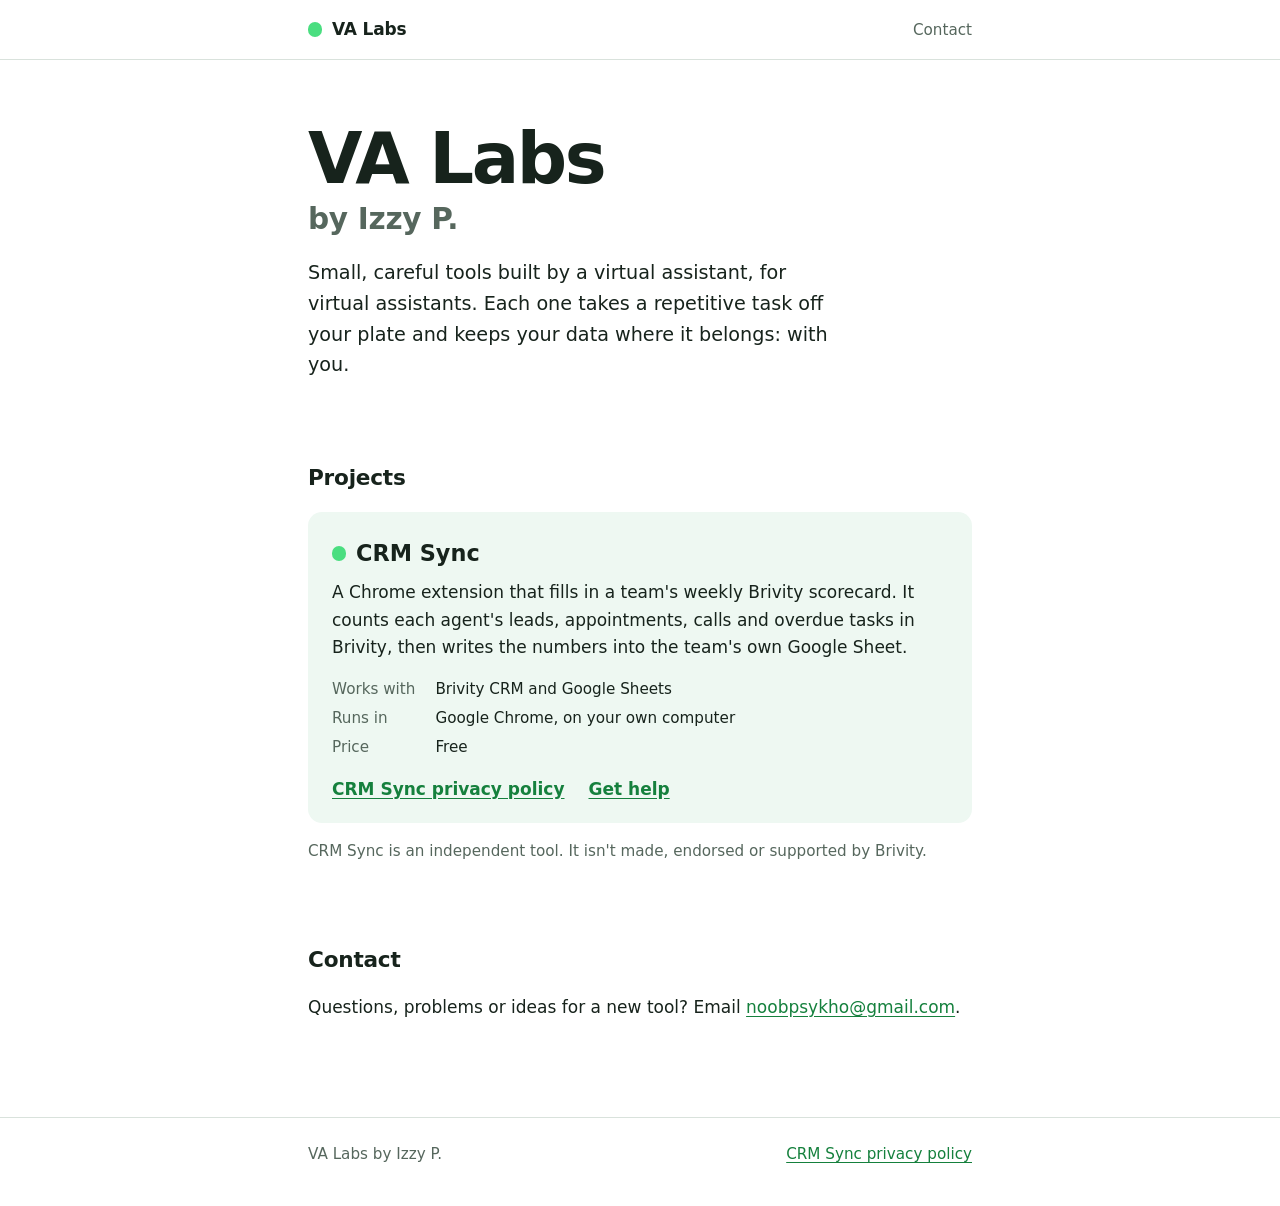
==== index.html @ 457f82c9 "Add files via upload" ====
<!DOCTYPE html>
<html lang="en">
<head>
  <meta charset="UTF-8">
  <meta name="viewport" content="width=device-width, initial-scale=1">
  <title>VA Labs by Izzy P.</title>
  <meta name="description" content="Small, careful tools built by a virtual assistant for virtual assistants.">
  <link rel="stylesheet" href="style.css">
</head>
<body>
  <header class="site">
    <div class="wrap">
      <a class="brand" href="./"><span class="dot" aria-hidden="true"></span>VA Labs</a>
      <nav class="site" aria-label="Main"><a href="#contact">Contact</a></nav>
    </div>
  </header>

  <main class="wrap">
    <div class="hero">
      <h1>VA Labs<span class="by">by Izzy P.</span></h1>
      <p>Small, careful tools built by a virtual assistant, for virtual assistants. Each one takes a repetitive task off your plate and keeps your data where it belongs: with you.</p>
    </div>

    <section aria-labelledby="projects">
      <h2 id="projects">Projects</h2>
      <article class="project">
        <h3><span class="dot" aria-hidden="true"></span>CRM Sync</h3>
        <p class="what">A Chrome extension that fills in a team's weekly Brivity scorecard. It counts each agent's leads, appointments, calls and overdue tasks in Brivity, then writes the numbers into the team's own Google Sheet.</p>
        <dl class="facts">
          <dt>Works with</dt><dd>Brivity CRM and Google Sheets</dd>
          <dt>Runs in</dt><dd>Google Chrome, on your own computer</dd>
          <dt>Price</dt><dd>Free</dd>
        </dl>
        <div class="links">
          <a href="crm-sync-privacy.html">CRM Sync privacy policy</a>
          <a href="#contact">Get help</a>
        </div>
      </article>
      <p style="margin-top:1rem;color:var(--muted);font-size:.95rem">CRM Sync is an independent tool. It isn't made, endorsed or supported by Brivity.</p>
    </section>

    <section id="contact" aria-labelledby="contact-h">
      <h2 id="contact-h">Contact</h2>
      <p>Questions, problems or ideas for a new tool? Email <a href="mailto:noobpsykho@gmail.com">noobpsykho@gmail.com</a>.</p>
    </section>
  </main>

  <footer class="site">
    <div class="wrap">
      <span>VA Labs by Izzy P.</span>
      <a href="crm-sync-privacy.html">CRM Sync privacy policy</a>
    </div>
  </footer>
</body>
</html>
---- style.css ----
:root {
  --paper: #FFFFFF;
  --wash: #EEF8F2;
  --ink: #17231C;
  --muted: #56675D;
  --line: #D9E2DC;
  --green: #15803D;
  --leaf: #4ADE80;
  --font: "Segoe UI", system-ui, -apple-system, Roboto, "Helvetica Neue", Arial, sans-serif;
}
*, *::before, *::after { box-sizing: border-box; }
html { -webkit-text-size-adjust: 100%; }
body { margin: 0; background: var(--paper); color: var(--ink); font: 17px/1.6 var(--font); }
a { color: var(--green); text-underline-offset: 3px; }
a:hover { text-decoration-thickness: 2px; }
:focus-visible { outline: 2px solid #2563EB; outline-offset: 3px; border-radius: 2px; }
.wrap { max-width: 44rem; margin: 0 auto; padding: 0 1.25rem; }

header.site { border-bottom: 1px solid var(--line); }
header.site .wrap { display: flex; align-items: center; justify-content: space-between; gap: 1rem; padding-top: 1rem; padding-bottom: 1rem; }
.brand { display: flex; align-items: center; gap: .6rem; color: var(--ink); text-decoration: none; font-weight: 700; letter-spacing: -.01em; }
.dot { width: .9rem; height: .9rem; border-radius: 50%; background: var(--leaf); flex: none; }
nav.site a { color: var(--muted); text-decoration: none; font-size: .95rem; }
nav.site a:hover { color: var(--ink); }

.hero { padding: 4rem 0 3rem; }
.hero h1 { font-size: clamp(2.6rem, 8vw, 4.4rem); line-height: 1.02; letter-spacing: -.035em; margin: 0; font-weight: 800; }
.hero h1 .by { display: block; font-size: .42em; letter-spacing: -.01em; font-weight: 600; color: var(--muted); margin-top: .5rem; }
.hero p { font-size: 1.2rem; max-width: 34rem; margin: 1.5rem 0 0; color: var(--ink); }

section { padding: 2rem 0; }
h2 { font-size: 1.35rem; letter-spacing: -.01em; margin: 0 0 1rem; }
h3 { font-size: 1.1rem; margin: 1.8rem 0 .4rem; }
p, ul { margin: 0 0 1rem; }
ul { padding-left: 1.2rem; }
li { margin-bottom: .35rem; }

.project { background: var(--wash); border-radius: 14px; padding: 1.5rem 1.5rem 1.25rem; }
.project h3 { margin: 0; font-size: 1.4rem; display: flex; align-items: center; gap: .6rem; }
.project .what { margin: .5rem 0 1rem; }
.facts { display: grid; grid-template-columns: max-content 1fr; gap: .3rem 1.25rem; margin: 0 0 1rem; font-size: .95rem; }
.facts dt { color: var(--muted); }
.facts dd { margin: 0; }
.links { display: flex; flex-wrap: wrap; gap: .5rem 1.5rem; font-weight: 600; }

.policy h1 { font-size: clamp(2rem, 6vw, 2.8rem); line-height: 1.1; letter-spacing: -.025em; margin: 3rem 0 .5rem; }
.policy .meta { color: var(--muted); margin-bottom: 2rem; }
.policy .short { background: var(--wash); border-radius: 14px; padding: 1.25rem 1.5rem; margin-bottom: 1rem; }
.policy .short h2 { margin-bottom: .5rem; }
.policy .short ul { margin: 0; }
.policy section { padding: 1rem 0; border-top: 1px solid var(--line); }
.policy section:first-of-type { border-top: 0; }

footer.site { border-top: 1px solid var(--line); margin-top: 3rem; color: var(--muted); font-size: .95rem; }
footer.site .wrap { padding-top: 1.5rem; padding-bottom: 2.5rem; display: flex; flex-wrap: wrap; gap: .5rem 1.5rem; justify-content: space-between; }
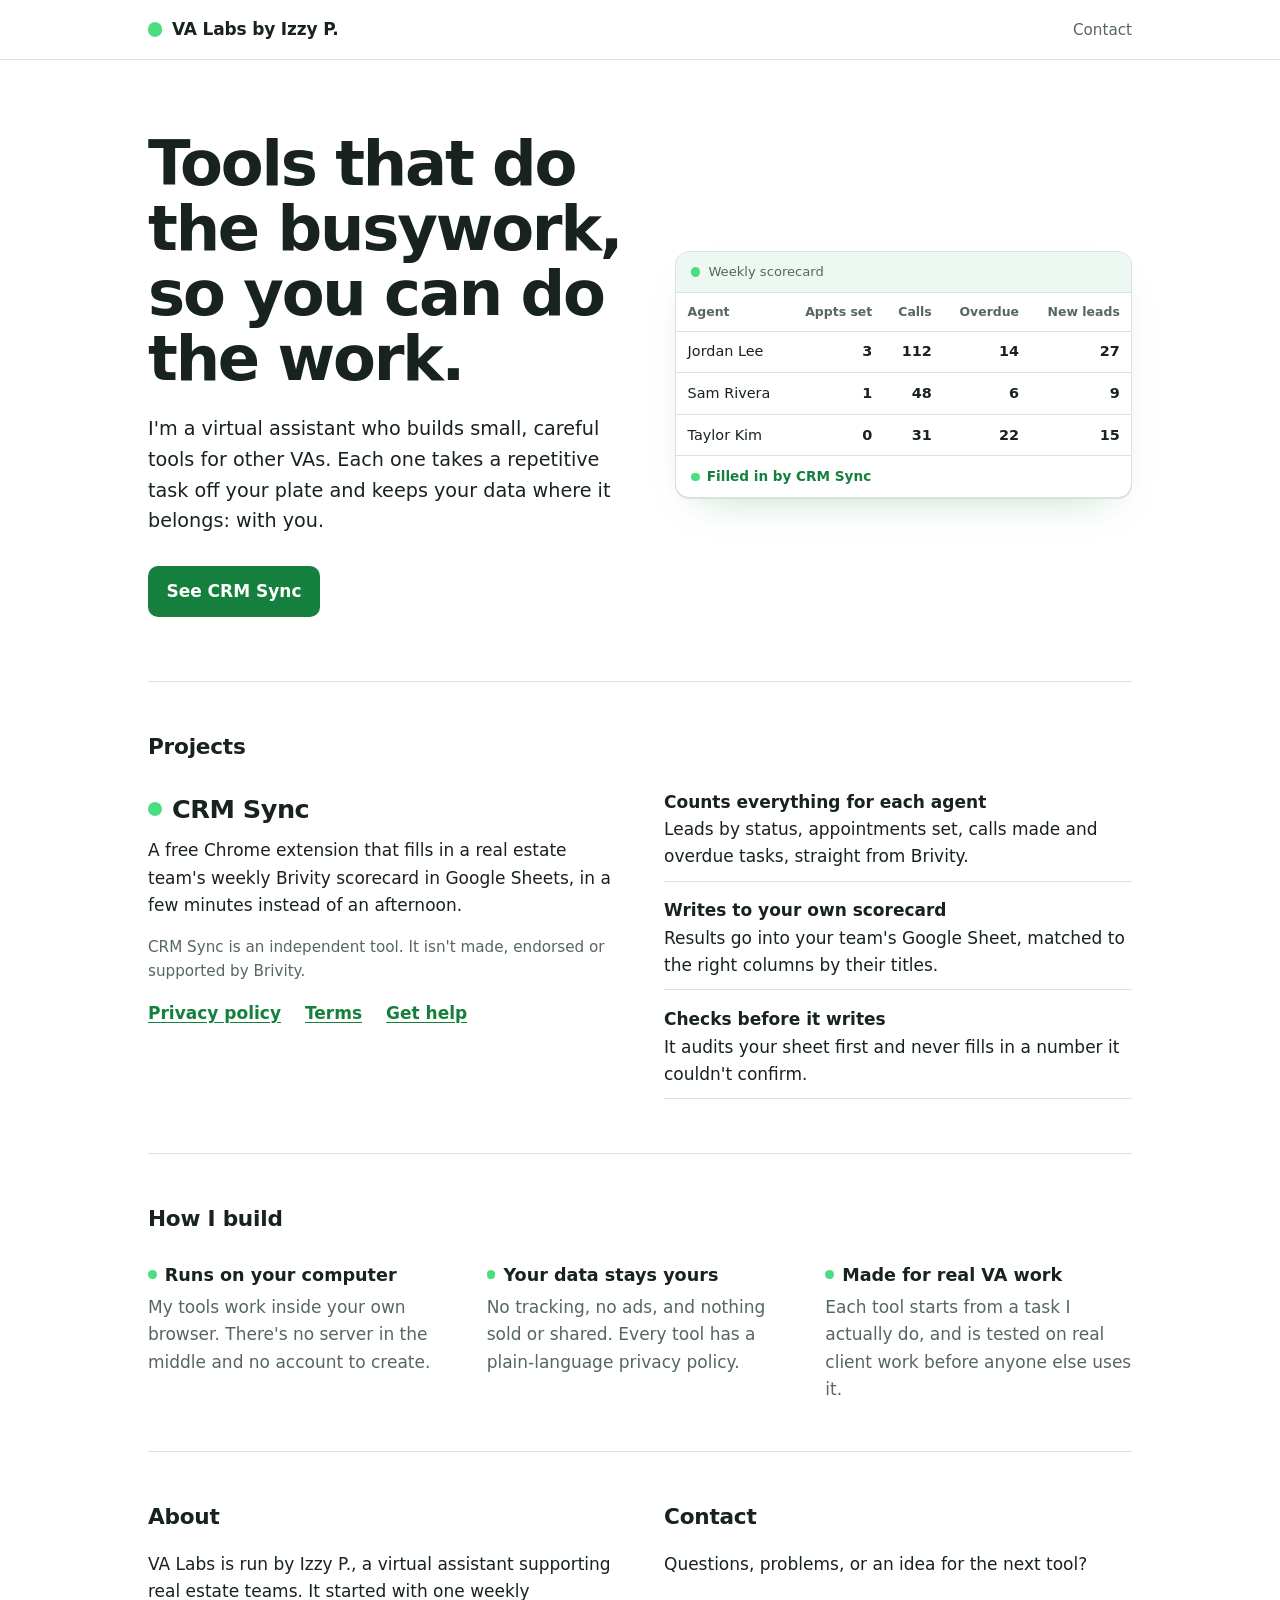
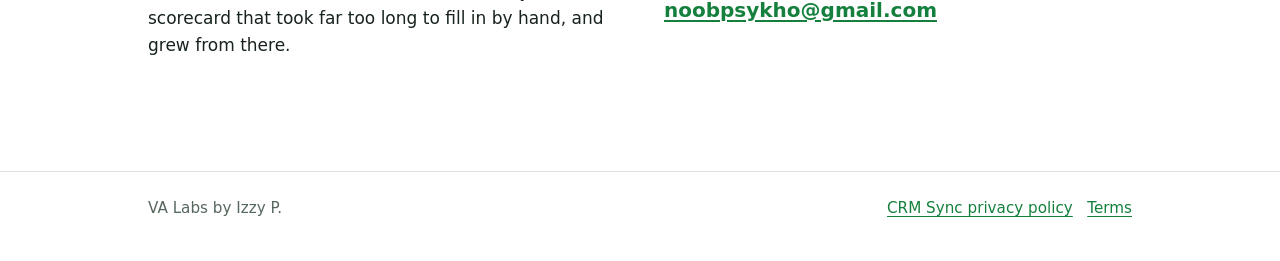
==== commit a7cba698: "Add files via upload" ====
--- a/index.html
+++ b/index.html
@@ -4,51 +4,93 @@
   <meta charset="UTF-8">
   <meta name="viewport" content="width=device-width, initial-scale=1">
   <title>VA Labs by Izzy P.</title>
-  <meta name="description" content="Small, careful tools built by a virtual assistant for virtual assistants.">
+  <meta name="description" content="Small, careful tools built by a virtual assistant, for virtual assistants. Home of CRM Sync for Brivity scorecards.">
   <link rel="stylesheet" href="style.css">
 </head>
-<body>
+<body class="home">
   <header class="site">
     <div class="wrap">
-      <a class="brand" href="./"><span class="dot" aria-hidden="true"></span>VA Labs</a>
+      <a class="brand" href="./"><span class="dot" aria-hidden="true"></span>VA Labs by Izzy P.</a>
       <nav class="site" aria-label="Main"><a href="#contact">Contact</a></nav>
     </div>
   </header>
 
   <main class="wrap">
-    <div class="hero">
-      <h1>VA Labs<span class="by">by Izzy P.</span></h1>
-      <p>Small, careful tools built by a virtual assistant, for virtual assistants. Each one takes a repetitive task off your plate and keeps your data where it belongs: with you.</p>
-    </div>
+    <section class="hero2" aria-labelledby="hero-h">
+      <div>
+        <h1 id="hero-h">Tools that do the busywork, so you can do the work.</h1>
+        <p class="lede">I'm a virtual assistant who builds small, careful tools for other VAs. Each one takes a repetitive task off your plate and keeps your data where it belongs: with you.</p>
+        <a class="btn-link" href="#crm-sync">See CRM Sync</a>
+      </div>
 
-    <section aria-labelledby="projects">
-      <h2 id="projects">Projects</h2>
-      <article class="project">
-        <h3><span class="dot" aria-hidden="true"></span>CRM Sync</h3>
-        <p class="what">A Chrome extension that fills in a team's weekly Brivity scorecard. It counts each agent's leads, appointments, calls and overdue tasks in Brivity, then writes the numbers into the team's own Google Sheet.</p>
-        <dl class="facts">
-          <dt>Works with</dt><dd>Brivity CRM and Google Sheets</dd>
-          <dt>Runs in</dt><dd>Google Chrome, on your own computer</dd>
-          <dt>Price</dt><dd>Free</dd>
-        </dl>
-        <div class="links">
-          <a href="crm-sync-privacy.html">CRM Sync privacy policy</a>
-          <a href="#contact">Get help</a>
-        </div>
-      </article>
-      <p style="margin-top:1rem;color:var(--muted);font-size:.95rem">CRM Sync is an independent tool. It isn't made, endorsed or supported by Brivity.</p>
+      <figure class="sheet" aria-label="Example: CRM Sync filling in a weekly scorecard">
+        <div class="bar"><span class="dot" aria-hidden="true"></span>Weekly scorecard</div>
+        <table>
+          <thead>
+            <tr><th scope="col">Agent</th><th scope="col">Appts set</th><th scope="col">Calls</th><th scope="col">Overdue</th><th scope="col">New leads</th></tr>
+          </thead>
+          <tbody>
+            <tr><td>Jordan Lee</td><td class="n" style="animation-delay:.3s">3</td><td class="n" style="animation-delay:.5s">112</td><td class="n" style="animation-delay:.7s">14</td><td class="n" style="animation-delay:.9s">27</td></tr>
+            <tr><td>Sam Rivera</td><td class="n" style="animation-delay:1.1s">1</td><td class="n" style="animation-delay:1.3s">48</td><td class="n" style="animation-delay:1.5s">6</td><td class="n" style="animation-delay:1.7s">9</td></tr>
+            <tr><td>Taylor Kim</td><td class="n" style="animation-delay:1.9s">0</td><td class="n" style="animation-delay:2.05s">31</td><td class="n" style="animation-delay:2.2s">22</td><td class="n" style="animation-delay:2.35s">15</td></tr>
+          </tbody>
+        </table>
+        <figcaption class="status"><span class="dot" aria-hidden="true" style="width:.55rem;height:.55rem"></span>Filled in by CRM Sync</figcaption>
+      </figure>
     </section>
 
-    <section id="contact" aria-labelledby="contact-h">
-      <h2 id="contact-h">Contact</h2>
-      <p>Questions, problems or ideas for a new tool? Email <a href="mailto:noobpsykho@gmail.com">noobpsykho@gmail.com</a>.</p>
+    <section class="band" id="crm-sync" aria-labelledby="proj-h">
+      <h2 id="proj-h">Projects</h2>
+      <div class="proj">
+        <div>
+          <h3><span class="dot" aria-hidden="true"></span>CRM Sync</h3>
+          <p>A free Chrome extension that fills in a real estate team's weekly Brivity scorecard in Google Sheets, in a few minutes instead of an afternoon.</p>
+          <p class="aside">CRM Sync is an independent tool. It isn't made, endorsed or supported by Brivity.</p>
+          <p class="links"><a href="crm-sync-privacy.html">Privacy policy</a> <a href="crm-sync-terms.html">Terms</a> <a href="#contact">Get help</a></p>
+        </div>
+        <ul>
+          <li><b>Counts everything for each agent</b>Leads by status, appointments set, calls made and overdue tasks, straight from Brivity.</li>
+          <li><b>Writes to your own scorecard</b>Results go into your team's Google Sheet, matched to the right columns by their titles.</li>
+          <li><b>Checks before it writes</b>It audits your sheet first and never fills in a number it couldn't confirm.</li>
+        </ul>
+      </div>
+    </section>
+
+    <section class="band" aria-labelledby="how-h">
+      <h2 id="how-h">How I build</h2>
+      <div class="principles">
+        <div>
+          <h3>Runs on your computer</h3>
+          <p>My tools work inside your own browser. There's no server in the middle and no account to create.</p>
+        </div>
+        <div>
+          <h3>Your data stays yours</h3>
+          <p>No tracking, no ads, and nothing sold or shared. Every tool has a plain-language privacy policy.</p>
+        </div>
+        <div>
+          <h3>Made for real VA work</h3>
+          <p>Each tool starts from a task I actually do, and is tested on real client work before anyone else uses it.</p>
+        </div>
+      </div>
+    </section>
+
+    <section class="band about" id="contact" aria-labelledby="about-h">
+      <div>
+        <h2 id="about-h">About</h2>
+        <p>VA Labs is run by Izzy P., a virtual assistant supporting real estate teams. It started with one weekly scorecard that took far too long to fill in by hand, and grew from there.</p>
+      </div>
+      <div>
+        <h2>Contact</h2>
+        <p>Questions, problems, or an idea for the next tool?</p>
+        <p><a class="contact-email" href="mailto:noobpsykho@gmail.com">noobpsykho@gmail.com</a></p>
+      </div>
     </section>
   </main>
 
   <footer class="site">
     <div class="wrap">
       <span>VA Labs by Izzy P.</span>
-      <a href="crm-sync-privacy.html">CRM Sync privacy policy</a>
+      <span><a href="crm-sync-privacy.html">CRM Sync privacy policy</a> &nbsp; <a href="crm-sync-terms.html">Terms</a></span>
     </div>
   </footer>
 </body>
--- a/style.css
+++ b/style.css
@@ -53,3 +53,58 @@
 
 footer.site { border-top: 1px solid var(--line); margin-top: 3rem; color: var(--muted); font-size: .95rem; }
 footer.site .wrap { padding-top: 1.5rem; padding-bottom: 2.5rem; display: flex; flex-wrap: wrap; gap: .5rem 1.5rem; justify-content: space-between; }
+
+/* ── Homepage v2 ─────────────────────────────────────────────────────────── */
+.home .wrap { max-width: 64rem; }
+.home main.wrap { padding-top: 0; }
+.hero2 { display: grid; grid-template-columns: minmax(0, 1.05fr) minmax(0, 1fr); gap: 3rem; align-items: center; padding: 4.5rem 0 4rem; }
+.hero2 h1 { font-size: clamp(2.4rem, 5.6vw, 3.9rem); line-height: 1.04; letter-spacing: -.035em; font-weight: 800; margin: 0; max-width: 14ch; }
+.hero2 .lede { font-size: 1.2rem; color: var(--ink); margin: 1.4rem 0 0; max-width: 32rem; }
+.hero2 .sig { margin-top: 1.6rem; color: var(--muted); font-size: .98rem; display: flex; align-items: center; gap: .55rem; }
+.btn-link { display: inline-block; margin-top: 1.8rem; background: var(--green); color: #fff; text-decoration: none; font-weight: 650; padding: .75rem 1.15rem; border-radius: 10px; }
+.btn-link:hover { background: #116A32; color: #fff; }
+
+/* the scorecard row that fills itself in */
+.sheet { margin: 0; background: var(--paper); border: 1px solid var(--line); border-radius: 14px; box-shadow: 0 1px 0 var(--line), 0 18px 40px -24px rgba(21, 128, 61, .35); overflow: hidden; font-size: .9rem; }
+.sheet .bar { display: flex; align-items: center; gap: .5rem; padding: .6rem .9rem; border-bottom: 1px solid var(--line); background: var(--wash); color: var(--muted); font-size: .82rem; }
+.sheet .bar .dot { width: .6rem; height: .6rem; }
+.sheet table { width: 100%; border-collapse: collapse; font-variant-numeric: tabular-nums; }
+.sheet th, .sheet td { padding: .55rem .7rem; text-align: right; border-bottom: 1px solid var(--line); white-space: nowrap; }
+.sheet th { color: var(--muted); font-weight: 600; font-size: .78rem; }
+.sheet th:first-child, .sheet td:first-child { text-align: left; }
+.sheet tr:last-child td { border-bottom: 0; }
+.sheet td.n { color: var(--ink); font-weight: 600; }
+.sheet .status { padding: .6rem .9rem; border-top: 1px solid var(--line); color: var(--green); font-weight: 600; font-size: .85rem; display: flex; align-items: center; gap: .45rem; }
+@media (prefers-reduced-motion: no-preference) {
+  .sheet td.n { animation: fill .35s ease-out both; }
+  .sheet .status { animation: fill .4s ease-out both; animation-delay: 2.5s; }
+}
+@keyframes fill { from { opacity: 0; transform: translateY(3px); background: var(--wash); } to { opacity: 1; transform: none; background: transparent; } }
+
+.band { padding: 3rem 0; border-top: 1px solid var(--line); }
+.band > h2 { margin-bottom: 1.5rem; }
+.proj { display: grid; grid-template-columns: minmax(0, 1fr) minmax(0, 1fr); gap: 2rem 3rem; align-items: start; }
+.proj h3 { font-size: 1.6rem; letter-spacing: -.02em; margin: 0 0 .5rem; display: flex; align-items: center; gap: .6rem; }
+.proj ul { list-style: none; padding: 0; margin: 0; }
+.proj ul li { padding: .65rem 0; border-bottom: 1px solid var(--line); }
+.proj ul li:first-child { padding-top: 0; }
+.proj ul li b { display: block; }
+.proj .aside { color: var(--muted); font-size: .95rem; margin-top: 1rem; }
+
+.principles { display: grid; grid-template-columns: repeat(3, minmax(0, 1fr)); gap: 2rem; }
+.principles h3 { margin: 0 0 .35rem; font-size: 1.1rem; display: flex; align-items: center; gap: .5rem; }
+.principles h3::before { content: ""; width: .55rem; height: .55rem; border-radius: 50%; background: var(--leaf); flex: none; }
+.principles p { margin: 0; color: var(--muted); }
+
+.about { display: grid; grid-template-columns: minmax(0, 1fr) minmax(0, 1fr); gap: 2rem 3rem; }
+.about p { max-width: 34rem; }
+.contact-email { font-size: 1.25rem; font-weight: 650; }
+
+@media (max-width: 820px) {
+  .hero2, .proj, .about { grid-template-columns: 1fr; }
+  .hero2 { padding: 3rem 0; gap: 2rem; }
+  .principles { grid-template-columns: 1fr; gap: 1.25rem; }
+}
+@media (max-width: 420px) {
+  .sheet th:nth-child(5), .sheet td:nth-child(5) { display: none; }
+}
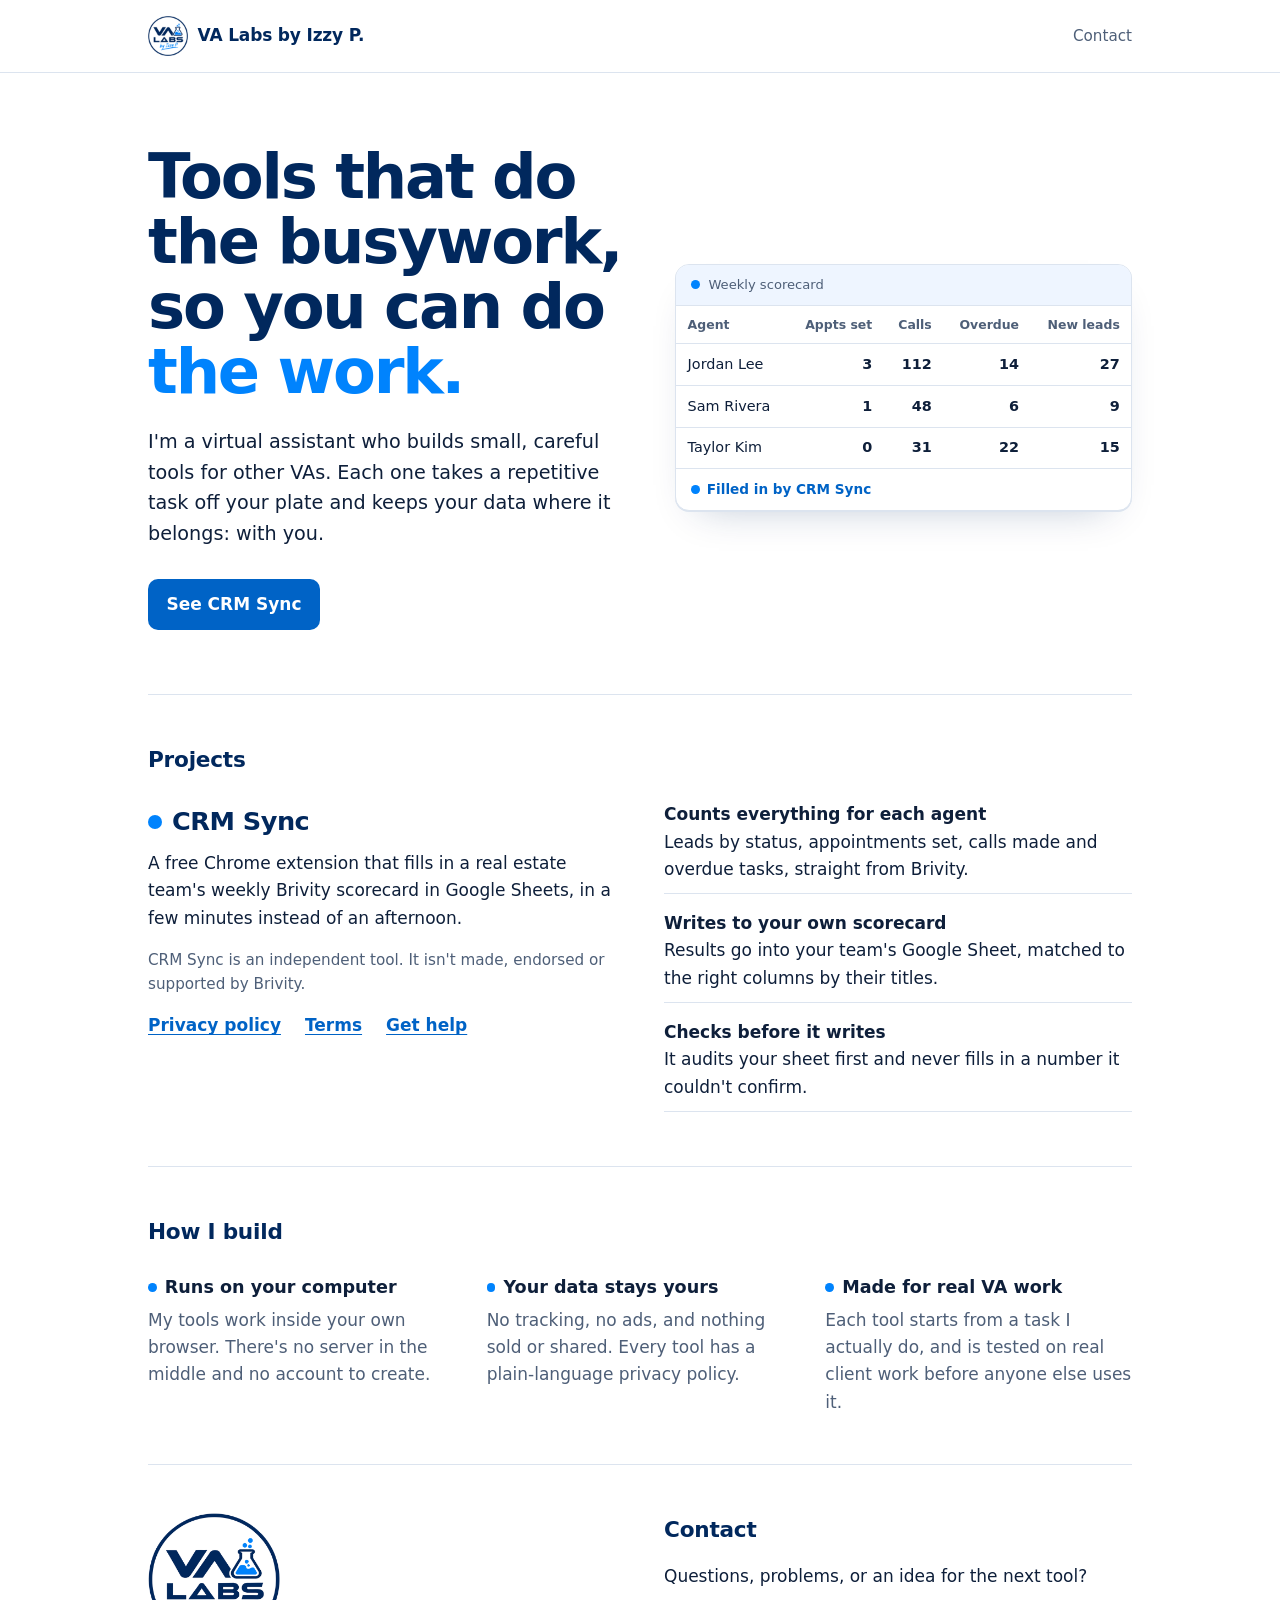
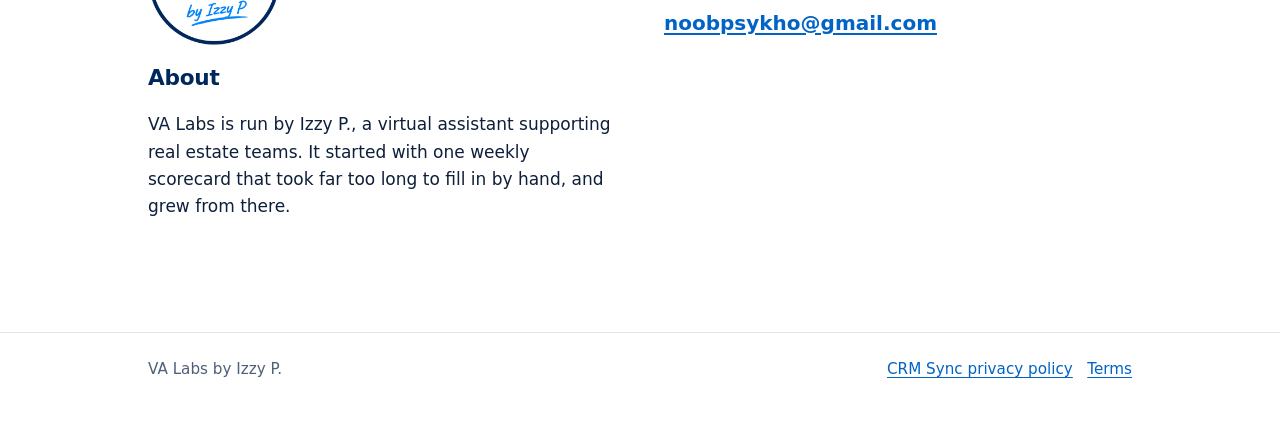
==== commit c57c3fd5: "Add files via upload" ====
--- a/index.html
+++ b/index.html
@@ -5,12 +5,14 @@
   <meta name="viewport" content="width=device-width, initial-scale=1">
   <title>VA Labs by Izzy P.</title>
   <meta name="description" content="Small, careful tools built by a virtual assistant, for virtual assistants. Home of CRM Sync for Brivity scorecards.">
+  <link rel="icon" type="image/png" sizes="32x32" href="favicon-32.png">
+  <link rel="apple-touch-icon" href="apple-touch-icon.png">
   <link rel="stylesheet" href="style.css">
 </head>
 <body class="home">
   <header class="site">
     <div class="wrap">
-      <a class="brand" href="./"><span class="dot" aria-hidden="true"></span>VA Labs by Izzy P.</a>
+      <a class="brand" href="./"><img src="va-labs-logo.png" alt="" width="40" height="40">VA Labs by Izzy P.</a>
       <nav class="site" aria-label="Main"><a href="#contact">Contact</a></nav>
     </div>
   </header>
@@ -18,7 +20,7 @@
   <main class="wrap">
     <section class="hero2" aria-labelledby="hero-h">
       <div>
-        <h1 id="hero-h">Tools that do the busywork, so you can do the work.</h1>
+        <h1 id="hero-h">Tools that do the busywork, so you can do <em>the work.</em></h1>
         <p class="lede">I'm a virtual assistant who builds small, careful tools for other VAs. Each one takes a repetitive task off your plate and keeps your data where it belongs: with you.</p>
         <a class="btn-link" href="#crm-sync">See CRM Sync</a>
       </div>
@@ -76,6 +78,7 @@
 
     <section class="band about" id="contact" aria-labelledby="about-h">
       <div>
+        <img class="about-logo" src="va-labs-logo.png" alt="VA Labs by Izzy P. logo">
         <h2 id="about-h">About</h2>
         <p>VA Labs is run by Izzy P., a virtual assistant supporting real estate teams. It started with one weekly scorecard that took far too long to fill in by hand, and grew from there.</p>
       </div>
--- a/style.css
+++ b/style.css
@@ -1,17 +1,18 @@
 :root {
   --paper: #FFFFFF;
-  --wash: #EEF8F2;
-  --ink: #17231C;
-  --muted: #56675D;
-  --line: #D9E2DC;
-  --green: #15803D;
-  --leaf: #4ADE80;
+  --wash: #EEF5FF;
+  --ink: #0E1F3A;
+  --navy: #01285D;
+  --muted: #4E5F78;
+  --line: #DCE4EF;
+  --link: #0063C6;
+  --spark: #0083FD;
   --font: "Segoe UI", system-ui, -apple-system, Roboto, "Helvetica Neue", Arial, sans-serif;
 }
 *, *::before, *::after { box-sizing: border-box; }
 html { -webkit-text-size-adjust: 100%; }
 body { margin: 0; background: var(--paper); color: var(--ink); font: 17px/1.6 var(--font); }
-a { color: var(--green); text-underline-offset: 3px; }
+a { color: var(--link); text-underline-offset: 3px; }
 a:hover { text-decoration-thickness: 2px; }
 :focus-visible { outline: 2px solid #2563EB; outline-offset: 3px; border-radius: 2px; }
 .wrap { max-width: 44rem; margin: 0 auto; padding: 0 1.25rem; }
@@ -19,7 +20,7 @@
 header.site { border-bottom: 1px solid var(--line); }
 header.site .wrap { display: flex; align-items: center; justify-content: space-between; gap: 1rem; padding-top: 1rem; padding-bottom: 1rem; }
 .brand { display: flex; align-items: center; gap: .6rem; color: var(--ink); text-decoration: none; font-weight: 700; letter-spacing: -.01em; }
-.dot { width: .9rem; height: .9rem; border-radius: 50%; background: var(--leaf); flex: none; }
+.dot { width: .9rem; height: .9rem; border-radius: 50%; background: var(--spark); flex: none; }
 nav.site a { color: var(--muted); text-decoration: none; font-size: .95rem; }
 nav.site a:hover { color: var(--ink); }
 
@@ -61,11 +62,11 @@
 .hero2 h1 { font-size: clamp(2.4rem, 5.6vw, 3.9rem); line-height: 1.04; letter-spacing: -.035em; font-weight: 800; margin: 0; max-width: 14ch; }
 .hero2 .lede { font-size: 1.2rem; color: var(--ink); margin: 1.4rem 0 0; max-width: 32rem; }
 .hero2 .sig { margin-top: 1.6rem; color: var(--muted); font-size: .98rem; display: flex; align-items: center; gap: .55rem; }
-.btn-link { display: inline-block; margin-top: 1.8rem; background: var(--green); color: #fff; text-decoration: none; font-weight: 650; padding: .75rem 1.15rem; border-radius: 10px; }
-.btn-link:hover { background: #116A32; color: #fff; }
+.btn-link { display: inline-block; margin-top: 1.8rem; background: var(--link); color: #fff; text-decoration: none; font-weight: 650; padding: .75rem 1.15rem; border-radius: 10px; }
+.btn-link:hover { background: #004A96; color: #fff; }
 
 /* the scorecard row that fills itself in */
-.sheet { margin: 0; background: var(--paper); border: 1px solid var(--line); border-radius: 14px; box-shadow: 0 1px 0 var(--line), 0 18px 40px -24px rgba(21, 128, 61, .35); overflow: hidden; font-size: .9rem; }
+.sheet { margin: 0; background: var(--paper); border: 1px solid var(--line); border-radius: 14px; box-shadow: 0 1px 0 var(--line), 0 18px 40px -24px rgba(1, 40, 93, .30); overflow: hidden; font-size: .9rem; }
 .sheet .bar { display: flex; align-items: center; gap: .5rem; padding: .6rem .9rem; border-bottom: 1px solid var(--line); background: var(--wash); color: var(--muted); font-size: .82rem; }
 .sheet .bar .dot { width: .6rem; height: .6rem; }
 .sheet table { width: 100%; border-collapse: collapse; font-variant-numeric: tabular-nums; }
@@ -74,7 +75,7 @@
 .sheet th:first-child, .sheet td:first-child { text-align: left; }
 .sheet tr:last-child td { border-bottom: 0; }
 .sheet td.n { color: var(--ink); font-weight: 600; }
-.sheet .status { padding: .6rem .9rem; border-top: 1px solid var(--line); color: var(--green); font-weight: 600; font-size: .85rem; display: flex; align-items: center; gap: .45rem; }
+.sheet .status { padding: .6rem .9rem; border-top: 1px solid var(--line); color: var(--link); font-weight: 600; font-size: .85rem; display: flex; align-items: center; gap: .45rem; }
 @media (prefers-reduced-motion: no-preference) {
   .sheet td.n { animation: fill .35s ease-out both; }
   .sheet .status { animation: fill .4s ease-out both; animation-delay: 2.5s; }
@@ -93,7 +94,7 @@
 
 .principles { display: grid; grid-template-columns: repeat(3, minmax(0, 1fr)); gap: 2rem; }
 .principles h3 { margin: 0 0 .35rem; font-size: 1.1rem; display: flex; align-items: center; gap: .5rem; }
-.principles h3::before { content: ""; width: .55rem; height: .55rem; border-radius: 50%; background: var(--leaf); flex: none; }
+.principles h3::before { content: ""; width: .55rem; height: .55rem; border-radius: 50%; background: var(--spark); flex: none; }
 .principles p { margin: 0; color: var(--muted); }
 
 .about { display: grid; grid-template-columns: minmax(0, 1fr) minmax(0, 1fr); gap: 2rem 3rem; }
@@ -108,3 +109,10 @@
 @media (max-width: 420px) {
   .sheet th:nth-child(5), .sheet td:nth-child(5) { display: none; }
 }
+
+/* ── VA Labs brand ───────────────────────────────────────────────────────── */
+.brand img { width: 40px; height: 40px; display: block; }
+.brand { color: var(--navy); }
+h1, h2, .proj h3 { color: var(--navy); }
+.hero2 h1 em { font-style: normal; color: var(--spark); }
+.about-logo { width: 132px; height: 132px; display: block; margin-bottom: 1rem; }
